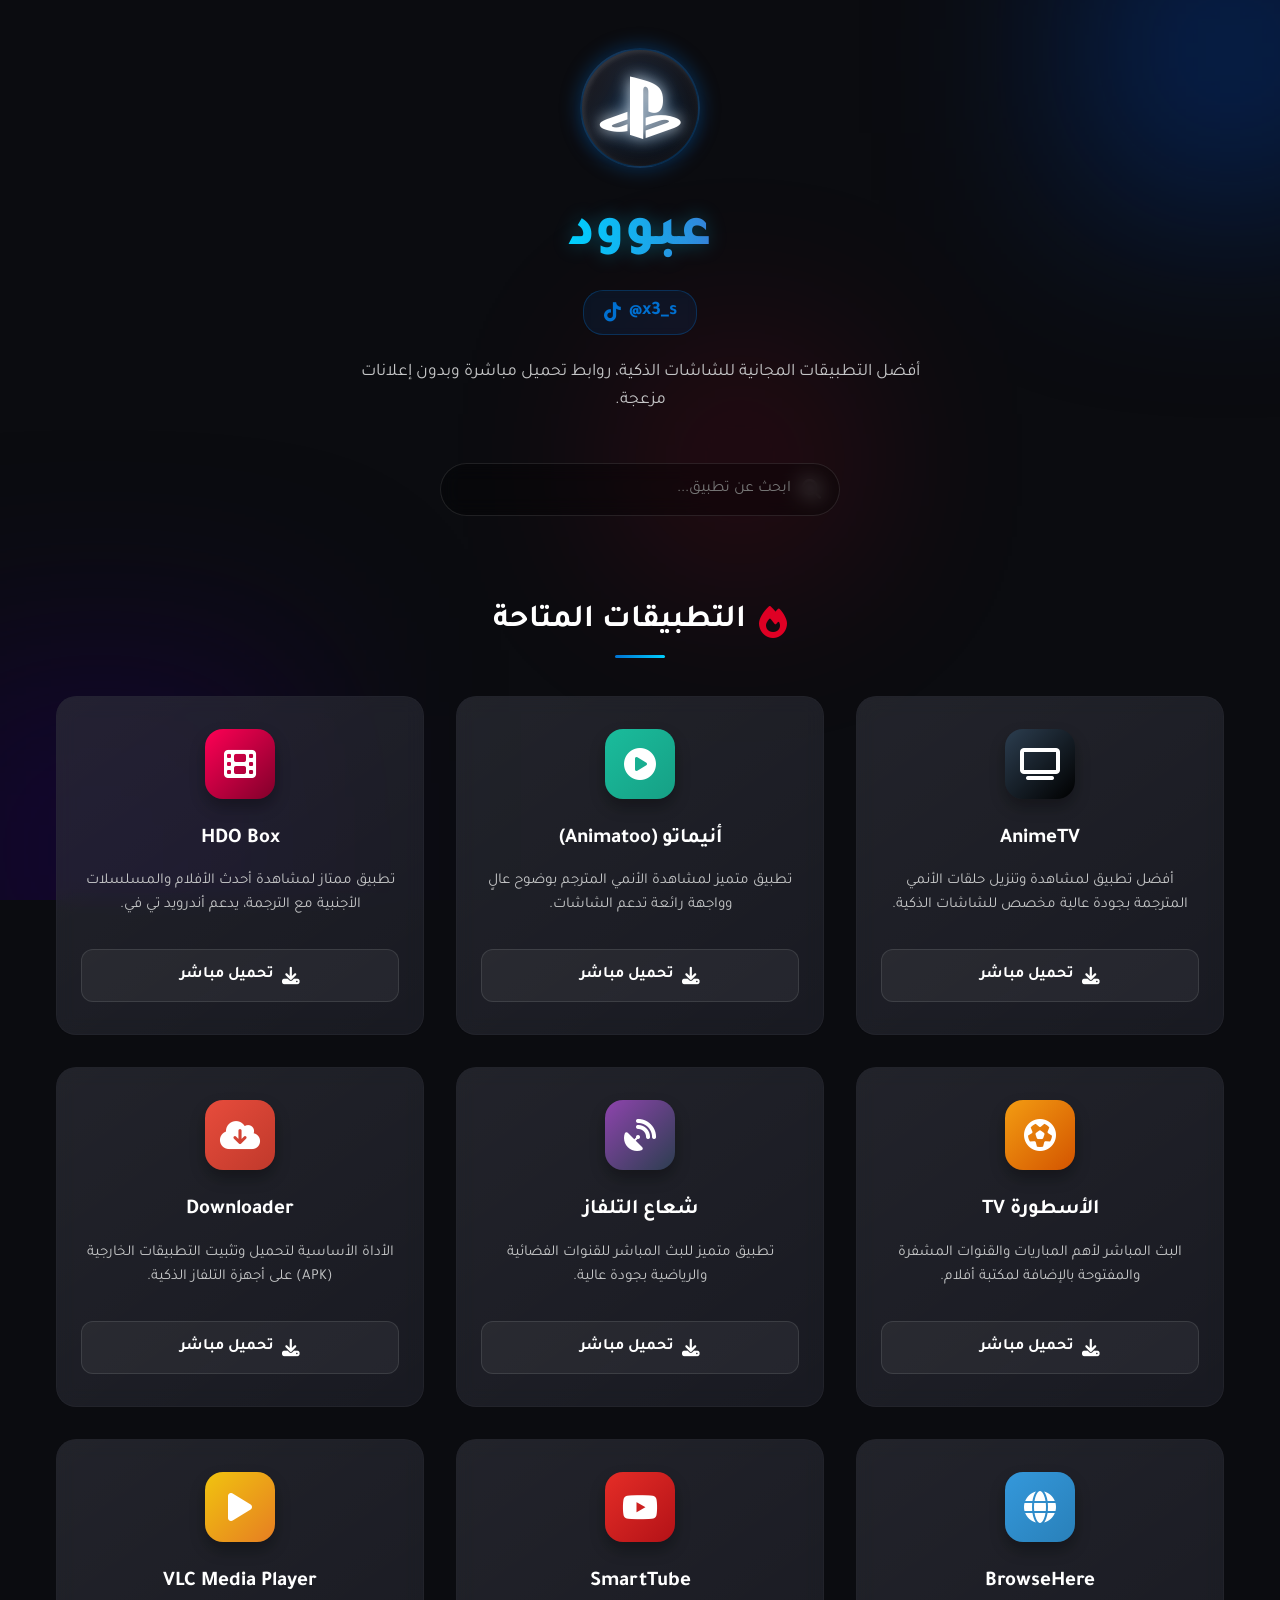
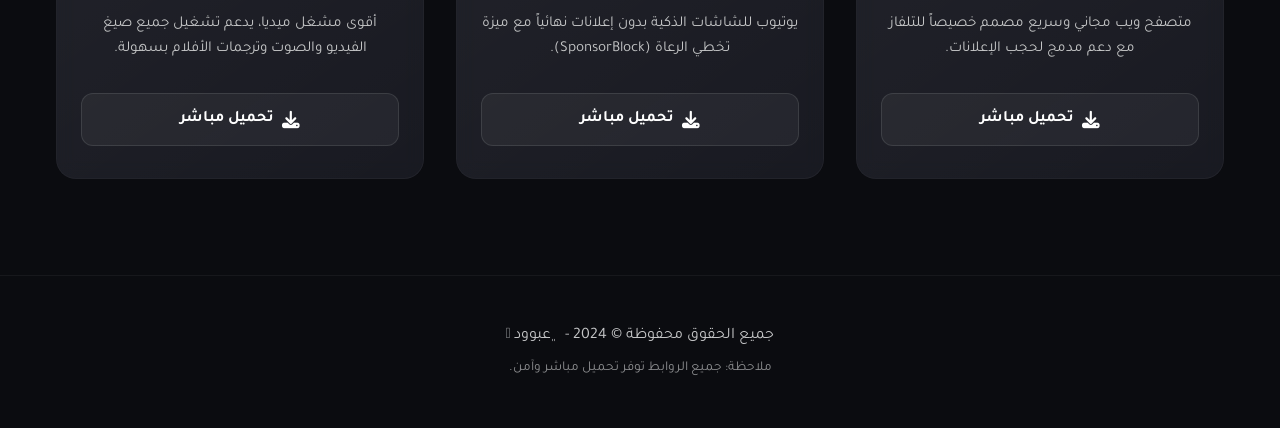
==== index.html @ 2e73c5d1 "Initial commit" ====
<!DOCTYPE html>
<html lang="ar" dir="rtl">
<head>
    <meta charset="UTF-8">
    <meta name="viewport" content="width=device-width, initial-scale=1.0">
    <title>تطبيقات الشاشة الذكية | ﮼عبوود 𖤍</title>
    <!-- Google Fonts: Tajawal for elegant Arabic typography -->
    <link rel="preconnect" href="https://fonts.googleapis.com">
    <link rel="preconnect" href="https://fonts.gstatic.com" crossorigin>
    <link href="https://fonts.googleapis.com/css2?family=Tajawal:wght@400;500;700;800&display=swap" rel="stylesheet">
    <!-- FontAwesome for Icons -->
    <link rel="stylesheet" href="https://cdnjs.cloudflare.com/ajax/libs/font-awesome/6.4.0/css/all.min.css">
    <!-- Main Stylesheet -->
    <link rel="stylesheet" href="styles.css">
</head>
<body>
    <!-- Background Animation Elements -->
    <div class="bg-shapes">
        <div class="shape shape-1"></div>
        <div class="shape shape-2"></div>
        <div class="shape shape-3"></div>
    </div>

    <header class="hero">
        <div class="hero-content">
            <div class="logo-container">
                <i class="fa-brands fa-playstation logo-icon"></i>
            </div>
            <h1 class="account-name" dir="rtl">عبوود</h1>
            <p class="account-handle" dir="ltr">
                <a href="https://www.tiktok.com/@x3_s" target="_blank">
                    <i class="fa-brands fa-tiktok"></i> @x3_s
                </a>
            </p>
            <p class="hero-description">أفضل التطبيقات المجانية للشاشات الذكية، روابط تحميل مباشرة وبدون إعلانات مزعجة.</p>
            
            <div class="search-container">
                <i class="fa-solid fa-search"></i>
                <input type="text" id="searchInput" placeholder="ابحث عن تطبيق...">
            </div>
        </div>
    </header>

    <main class="container">
        <div class="section-title">
            <h2><i class="fa-solid fa-fire"></i> التطبيقات المتاحة</h2>
        </div>

        <div class="apps-grid" id="appsGrid">
            <!-- App Card: AnimeTV -->
            <div class="app-card">
                <div class="app-icon">
                    <i class="fa-solid fa-tv"></i>
                </div>
                <h3 class="app-title">AnimeTV</h3>
                <p class="app-desc">أفضل تطبيق لمشاهدة وتنزيل حلقات الأنمي المترجمة بجودة عالية مخصص للشاشات الذكية.</p>
                <a href="https://download848.mediafire.com/ayj3tunr2zngZtToNTDZ7ukGYIEvbUjMtNCNektV6rd60jp-z_Fq0URM63zVe4l9oQttNE4HxC_7s9rTd2nuTlG0ICiB8Eqv0giZV0cXoUTn1TK0yd_9S1TvOSfvN26HPvkbIMEjLRHGO6GXiZwMByBdicMF2BfFNYhg68UJr5tT/ozzxbpwpf0hs27e/animetv-6.5.0.apk" target="_blank" class="download-btn">
                    <i class="fa-solid fa-download"></i> تحميل مباشر
                </a>
            </div>

            <!-- App Card: Animatoo -->
            <div class="app-card">
                <div class="app-icon animatoo">
                    <i class="fa-solid fa-play-circle"></i>
                </div>
                <h3 class="app-title">أنيماتو (Animatoo)</h3>
                <p class="app-desc">تطبيق متميز لمشاهدة الأنمي المترجم بوضوح عالٍ وواجهة رائعة تدعم الشاشات.</p>
                <a href="https://github.com/Yokij8/012/releases/download/1.0.2/animatoo.apk" target="_blank" class="download-btn">
                    <i class="fa-solid fa-download"></i> تحميل مباشر
                </a>
            </div>

            <!-- App Card: HDO Box -->
            <div class="app-card">
                <div class="app-icon hdo">
                    <i class="fa-solid fa-film"></i>
                </div>
                <h3 class="app-title">HDO Box</h3>
                <p class="app-desc">تطبيق ممتاز لمشاهدة أحدث الأفلام والمسلسلات الأجنبية مع الترجمة، يدعم أندرويد تي في.</p>
                <a href="https://hdo.app/tv" target="_blank" class="download-btn">
                    <i class="fa-solid fa-download"></i> تحميل مباشر
                </a>
            </div>

            <!-- App Card: الأسطورة TV -->
            <div class="app-card">
                <div class="app-icon ostoura">
                    <i class="fa-solid fa-futbol"></i>
                </div>
                <h3 class="app-title">الأسطورة TV</h3>
                <p class="app-desc">البث المباشر لأهم المباريات والقنوات المشفرة والمفتوحة بالإضافة لمكتبة أفلام.</p>
                <a href="https://www.ostora.tv/downloads/ostora_smart_4.9.apk" target="_blank" class="download-btn">
                    <i class="fa-solid fa-download"></i> تحميل مباشر
                </a>
            </div>

            <!-- App Card: شعاع التلفاز -->
            <div class="app-card">
                <div class="app-icon shoaa">
                    <i class="fa-solid fa-satellite-dish"></i>
                </div>
                <h3 class="app-title">شعاع التلفاز</h3>
                <p class="app-desc">تطبيق متميز للبث المباشر للقنوات الفضائية والرياضية بجودة عالية.</p>
                <a href="https://download1652.mediafire.com/ffhlz5eazusgb5otYAhSNOe0mFzWFTzbZI9tU3CI9L2RGyvgzg1tSVNAplgMsiJhoQgSQXFSYkU4_gdqcvgPX_Uo7STmgJvrDb8ynE7Jgvg0rlKLk05fw9uVlykKVPT5ZYLbrmutS0Cqlkm907SCe72ZJ98Khs6kxvSBqR4iGp2N/rwky417vl2ew944/%D8%B4%D8%B9%D8%A7%D8%B9+%D8%A7%D9%84%D8%AA%D9%84%D9%81%D8%A7%D8%B2_4.0.2.apk" target="_blank" class="download-btn">
                    <i class="fa-solid fa-download"></i> تحميل مباشر
                </a>
            </div>

            <!-- App Card: Downloader -->
            <div class="app-card">
                <div class="app-icon downloader">
                    <i class="fa-solid fa-cloud-arrow-down"></i>
                </div>
                <h3 class="app-title">Downloader</h3>
                <p class="app-desc">الأداة الأساسية لتحميل وتثبيت التطبيقات الخارجية (APK) على أجهزة التلفاز الذكية.</p>
                <a href="https://aftv.news/229046" target="_blank" class="download-btn">
                    <i class="fa-solid fa-download"></i> تحميل مباشر
                </a>
            </div>

            <!-- App Card: BrowseHere -->
            <div class="app-card">
                <div class="app-icon browser">
                    <i class="fa-solid fa-globe"></i>
                </div>
                <h3 class="app-title">BrowseHere</h3>
                <p class="app-desc">متصفح ويب مجاني وسريع مصمم خصيصاً للتلفاز مع دعم مدمج لحجب الإعلانات.</p>
                <a href="#" class="download-btn">
                    <i class="fa-solid fa-download"></i> تحميل مباشر
                </a>
            </div>

            <!-- App Card: SmartTube -->
            <div class="app-card">
                <div class="app-icon youtube">
                    <i class="fa-brands fa-youtube"></i>
                </div>
                <h3 class="app-title">SmartTube</h3>
                <p class="app-desc">يوتيوب للشاشات الذكية بدون إعلانات نهائياً مع ميزة تخطي الرعاة (SponsorBlock).</p>
                <a href="https://github.com/yuliskov/SmartTube/releases/download/latest/smarttube_stable.apk" target="_blank" class="download-btn">
                    <i class="fa-solid fa-download"></i> تحميل مباشر
                </a>
            </div>

            <!-- App Card: VLC -->
            <div class="app-card">
                <div class="app-icon vlc">
                    <i class="fa-solid fa-play"></i>
                </div>
                <h3 class="app-title">VLC Media Player</h3>
                <p class="app-desc">أقوى مشغل ميديا، يدعم تشغيل جميع صيغ الفيديو والصوت وترجمات الأفلام بسهولة.</p>
                <a href="https://get.videolan.org/vlc-android/3.5.4/VLC-Android-3.5.4-armeabi-v7a.apk" target="_blank" class="download-btn">
                    <i class="fa-solid fa-download"></i> تحميل مباشر
                </a>
            </div>


        </div>
    </main>

    <footer>
        <p>جميع الحقوق محفوظة &copy; 2024 - ﮼عبوود 𖤍</p>
        <p class="disclaimer">ملاحظة: جميع الروابط توفر تحميل مباشر وآمن.</p>
    </footer>

    <!-- Main Script -->
    <script src="script.js"></script>
</body>
</html>
---- styles.css ----
/* Reset & Base Styles */
* {
    margin: 0;
    padding: 0;
    box-sizing: border-box;
    font-family: 'Tajawal', sans-serif;
}

:root {
    /* PlayStation Color Palette & Dark Theme */
    --bg-color: #0b0c10;
    --card-bg: rgba(31, 33, 42, 0.6);
    --text-primary: #ffffff;
    --text-secondary: #c5c6c7;
    
    /* Neon Accents */
    --ps-blue: #003791;
    --ps-blue-light: #0070d1;
    --ps-red: #df0024;
    --ps-yellow: #f3c300;
    --ps-green: #00ac9f;
    
    /* Gradients */
    --gradient-primary: linear-gradient(135deg, var(--ps-blue-light) 0%, #00d2ff 100%);
    --gradient-card: linear-gradient(145deg, rgba(255,255,255,0.05) 0%, rgba(255,255,255,0.01) 100%);
}

body {
    background-color: var(--bg-color);
    color: var(--text-primary);
    line-height: 1.6;
    overflow-x: hidden;
    position: relative;
}

/* Background Animation */
.bg-shapes {
    position: fixed;
    top: 0;
    left: 0;
    width: 100%;
    height: 100%;
    z-index: -1;
    overflow: hidden;
    pointer-events: none;
}

.shape {
    position: absolute;
    filter: blur(100px);
    opacity: 0.5;
    animation: float 20s infinite alternate;
}

.shape-1 {
    width: 300px;
    height: 300px;
    background: var(--ps-blue);
    top: -100px;
    right: -100px;
}

.shape-2 {
    width: 400px;
    height: 400px;
    background: #1a004b;
    bottom: -150px;
    left: -100px;
    animation-delay: -5s;
}

.shape-3 {
    width: 200px;
    height: 200px;
    background: var(--ps-red);
    top: 40%;
    left: 50%;
    opacity: 0.2;
    animation-delay: -10s;
}

@keyframes float {
    0% { transform: translate(0, 0) rotate(0deg); }
    100% { transform: translate(100px, 50px) rotate(45deg); }
}

/* Hero Section */
.hero {
    min-height: 50vh;
    display: flex;
    justify-content: center;
    align-items: center;
    text-align: center;
    padding: 3rem 1rem;
    position: relative;
}

.hero-content {
    max-width: 800px;
    z-index: 1;
    display: flex;
    flex-direction: column;
    align-items: center;
}

.logo-container {
    width: 120px;
    height: 120px;
    background: linear-gradient(145deg, #1f212a, #0b0c10);
    border-radius: 50%;
    display: flex;
    justify-content: center;
    align-items: center;
    margin-bottom: 1.5rem;
    box-shadow: 
        0 0 20px rgba(0, 112, 209, 0.4),
        inset 0 0 15px rgba(255,255,255,0.05),
        inset 2px 2px 5px rgba(255,255,255,0.1);
    border: 2px solid rgba(0, 112, 209, 0.3);
    position: relative;
    animation: pulseGlow 3s infinite alternate;
}

@keyframes pulseGlow {
    0% { box-shadow: 0 0 20px rgba(0, 112, 209, 0.4), inset 0 0 15px rgba(255,255,255,0.05); }
    100% { box-shadow: 0 0 40px rgba(0, 112, 209, 0.8), 0 0 20px rgba(0, 210, 255, 0.6), inset 0 0 15px rgba(255,255,255,0.1); border-color: rgba(0, 210, 255, 0.8); }
}

.logo-container:hover {
    transform: scale(1.05);
}

.logo-icon {
    font-size: 4.5rem;
    color: #ffffff;
    text-shadow: 0 0 15px rgba(255, 255, 255, 0.8), 0 0 30px rgba(0, 112, 209, 0.6);
}

.account-name {
    font-family: 'Tajawal', system-ui, -apple-system, "Segoe UI", Roboto, Helvetica, Arial, sans-serif, "Segoe UI Symbol";
    font-size: 3.5rem;
    font-weight: 800;
    margin-bottom: 0.5rem;
    background: linear-gradient(to right, #00d2ff 0%, #3a7bd5 100%);
    -webkit-background-clip: text;
    -webkit-text-fill-color: transparent;
    text-shadow: 0 0 20px rgba(0, 210, 255, 0.3);
    display: inline-block;
}

.account-handle a {
    color: var(--ps-blue-light);
    text-decoration: none;
    font-size: 1.2rem;
    font-weight: 600;
    transition: all 0.3s ease;
    display: inline-flex;
    align-items: center;
    gap: 0.5rem;
    background: rgba(0, 112, 209, 0.1);
    padding: 0.4rem 1.2rem;
    border-radius: 20px;
    border: 1px solid rgba(0, 112, 209, 0.3);
    backdrop-filter: blur(5px);
}

.account-handle a:hover {
    color: #fff;
    background: rgba(0, 112, 209, 0.3);
    text-shadow: 0 0 8px var(--ps-blue-light);
    transform: translateY(-2px);
    box-shadow: 0 5px 15px rgba(0, 112, 209, 0.4);
}

.hero-description {
    color: var(--text-secondary);
    font-size: 1.1rem;
    margin: 1.5rem 0;
    max-width: 600px;
}

/* Search Bar */
.search-container {
    position: relative;
    width: 100%;
    max-width: 400px;
    margin-top: 1.5rem;
}

.search-container input {
    width: 100%;
    padding: 1rem 3rem 1rem 1.5rem;
    border-radius: 30px;
    border: 1px solid rgba(255, 255, 255, 0.1);
    background: rgba(0, 0, 0, 0.3);
    color: var(--text-primary);
    font-size: 1rem;
    outline: none;
    backdrop-filter: blur(10px);
    transition: all 0.3s ease;
}

.search-container input:focus {
    border-color: var(--ps-blue-light);
    box-shadow: 0 0 15px rgba(0, 112, 209, 0.4);
    background: rgba(0, 0, 0, 0.5);
}

.search-container i {
    position: absolute;
    right: 1.2rem;
    top: 50%;
    transform: translateY(-50%);
    color: var(--text-secondary);
    font-size: 1.2rem;
}

/* Main Content */
.container {
    max-width: 1200px;
    margin: 0 auto;
    padding: 2rem 1rem;
}

.section-title {
    margin-bottom: 3rem;
    text-align: center;
}

.section-title h2 {
    font-size: 2rem;
    display: inline-flex;
    align-items: center;
    gap: 0.8rem;
    position: relative;
}

.section-title i {
    color: var(--ps-red);
}

.section-title h2::after {
    content: '';
    position: absolute;
    bottom: -10px;
    left: 50%;
    transform: translateX(-50%);
    width: 50px;
    height: 3px;
    background: var(--gradient-primary);
    border-radius: 2px;
}

/* Apps Grid */
.apps-grid {
    display: grid;
    grid-template-columns: repeat(auto-fill, minmax(280px, 1fr));
    gap: 2rem;
}

.app-card {
    background: var(--card-bg);
    border: 1px solid rgba(255, 255, 255, 0.05);
    border-radius: 20px;
    padding: 2rem 1.5rem;
    text-align: center;
    backdrop-filter: blur(10px);
    -webkit-backdrop-filter: blur(10px);
    transition: all 0.4s cubic-bezier(0.175, 0.885, 0.32, 1.275);
    display: flex;
    flex-direction: column;
    align-items: center;
    position: relative;
    overflow: hidden;
}

.app-card::before {
    content: '';
    position: absolute;
    top: 0;
    left: 0;
    width: 100%;
    height: 100%;
    background: var(--gradient-card);
    z-index: 0;
    pointer-events: none;
}

.app-card:hover {
    transform: translateY(-10px);
    box-shadow: 0 15px 30px rgba(0, 0, 0, 0.4);
    border-color: rgba(255, 255, 255, 0.1);
}

.app-card > * {
    z-index: 1;
}

.app-icon {
    width: 70px;
    height: 70px;
    border-radius: 18px;
    display: flex;
    justify-content: center;
    align-items: center;
    font-size: 2rem;
    margin-bottom: 1.5rem;
    background: linear-gradient(135deg, #2c3e50, #000000);
    box-shadow: 0 8px 15px rgba(0,0,0,0.3);
    color: #fff;
    transition: transform 0.3s;
}

.app-card:hover .app-icon {
    transform: scale(1.1) rotate(5deg);
}

/* Specific App Icon Colors */
.app-icon.hdo { background: linear-gradient(135deg, #ff0055, #80002a); }
.app-icon.ostoura { background: linear-gradient(135deg, #f39c12, #d35400); }
.app-icon.downloader { background: linear-gradient(135deg, #e74c3c, #c0392b); }
.app-icon.browser { background: linear-gradient(135deg, #3498db, #2980b9); }
.app-icon.youtube { background: linear-gradient(135deg, #e52d27, #b31217); }
.app-icon.vlc { background: linear-gradient(135deg, #f1c40f, #e67e22); }
.app-icon.stremio { background: linear-gradient(135deg, #9b59b6, #8e44ad); }
.app-icon.animatoo { background: linear-gradient(135deg, #1abc9c, #16a085); }
.app-icon.shoaa { background: linear-gradient(135deg, #8e44ad, #2c3e50); }

.app-title {
    font-size: 1.3rem;
    margin-bottom: 0.8rem;
    font-weight: 700;
}

.app-desc {
    color: var(--text-secondary);
    font-size: 0.95rem;
    margin-bottom: 2rem;
    flex-grow: 1;
}

.download-btn {
    display: inline-flex;
    align-items: center;
    justify-content: center;
    gap: 0.5rem;
    width: 100%;
    padding: 0.8rem 1rem;
    background: rgba(255, 255, 255, 0.05);
    border: 1px solid rgba(255, 255, 255, 0.1);
    color: var(--text-primary);
    text-decoration: none;
    border-radius: 12px;
    font-weight: 600;
    transition: all 0.3s ease;
}

.download-btn i {
    font-size: 1.1rem;
}

.app-card:hover .download-btn {
    background: var(--gradient-primary);
    border-color: transparent;
    box-shadow: 0 5px 15px rgba(0, 112, 209, 0.3);
}

.download-btn:active {
    transform: scale(0.95);
}

/* Footer */
footer {
    text-align: center;
    padding: 3rem 1rem;
    border-top: 1px solid rgba(255, 255, 255, 0.05);
    margin-top: 4rem;
}

footer p {
    color: var(--text-secondary);
    font-size: 1rem;
}

.disclaimer {
    margin-top: 0.5rem;
    font-size: 0.85rem;
    opacity: 0.7;
}

/* Responsive adjustments */
@media (max-width: 768px) {
    .account-name {
        font-size: 2rem;
    }
    
    .hero-description {
        font-size: 1rem;
    }
    
    .apps-grid {
        grid-template-columns: repeat(auto-fill, minmax(240px, 1fr));
        gap: 1.5rem;
    }
}
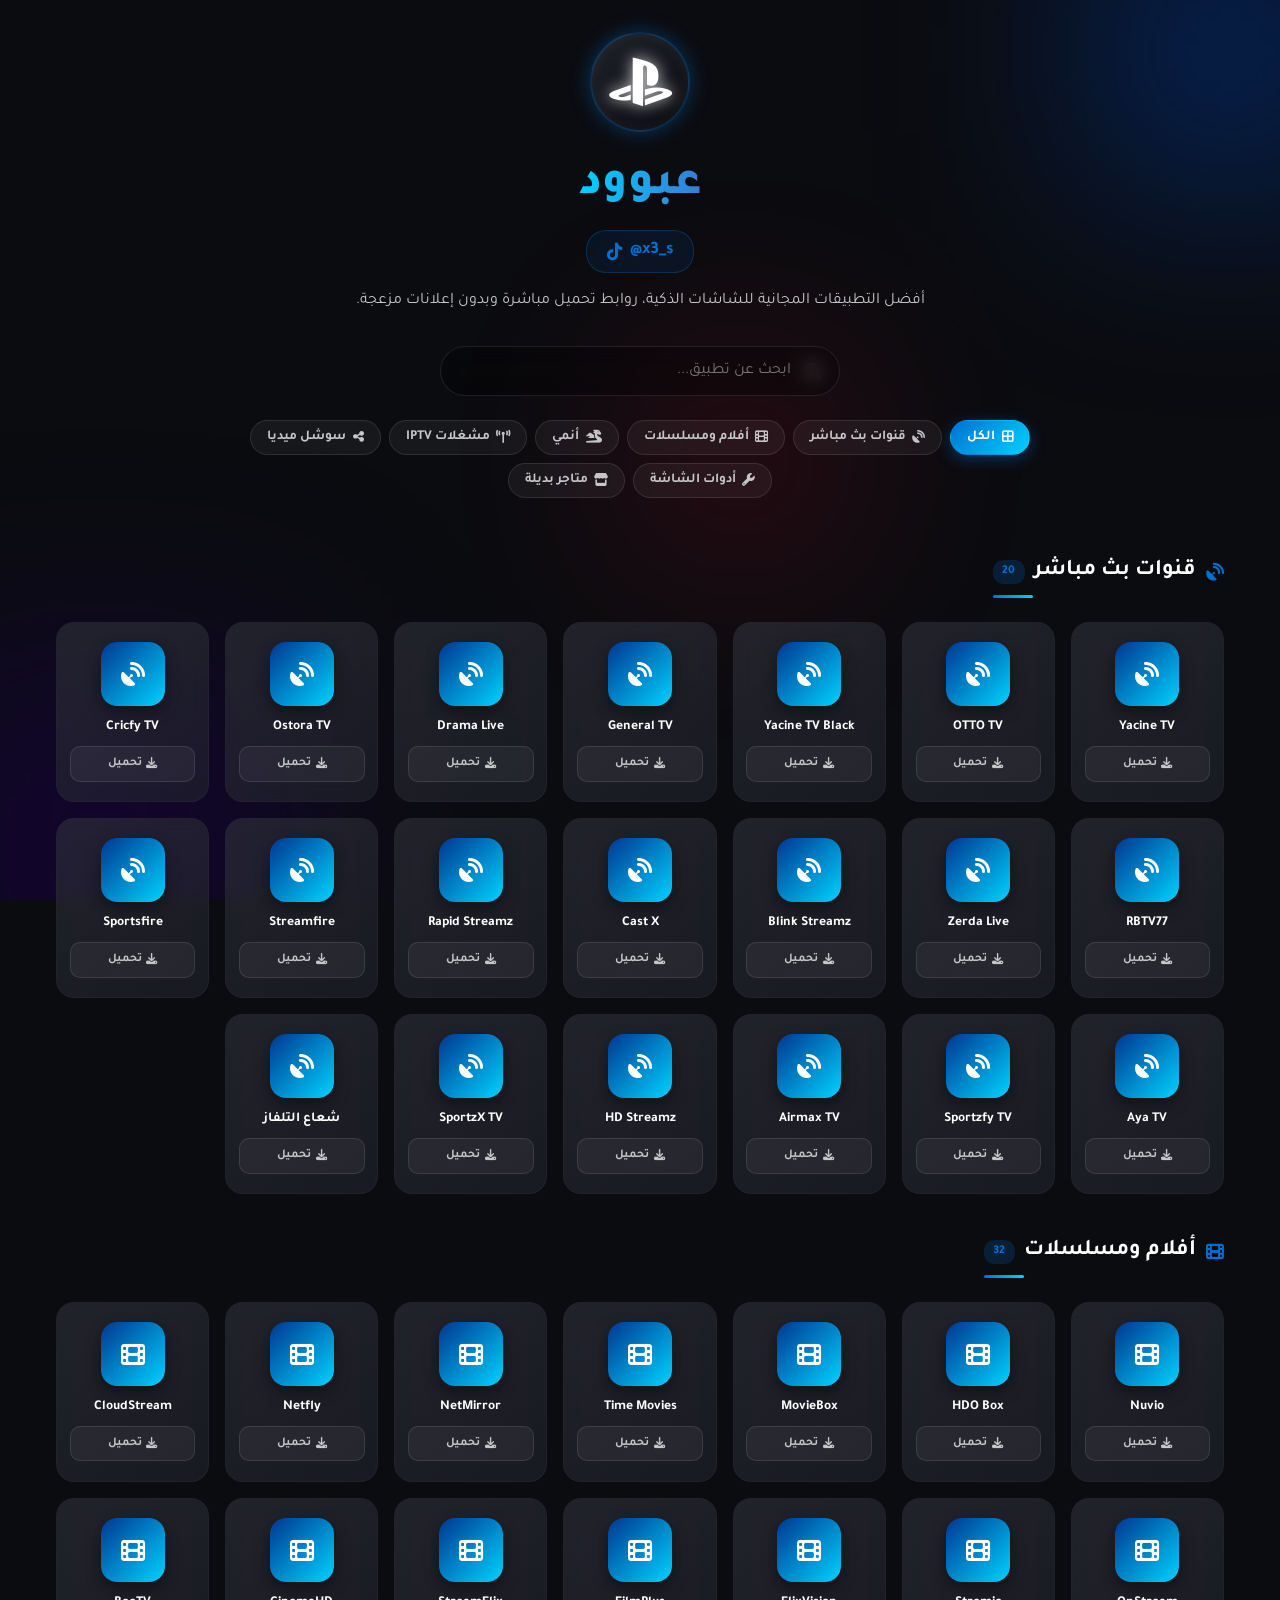
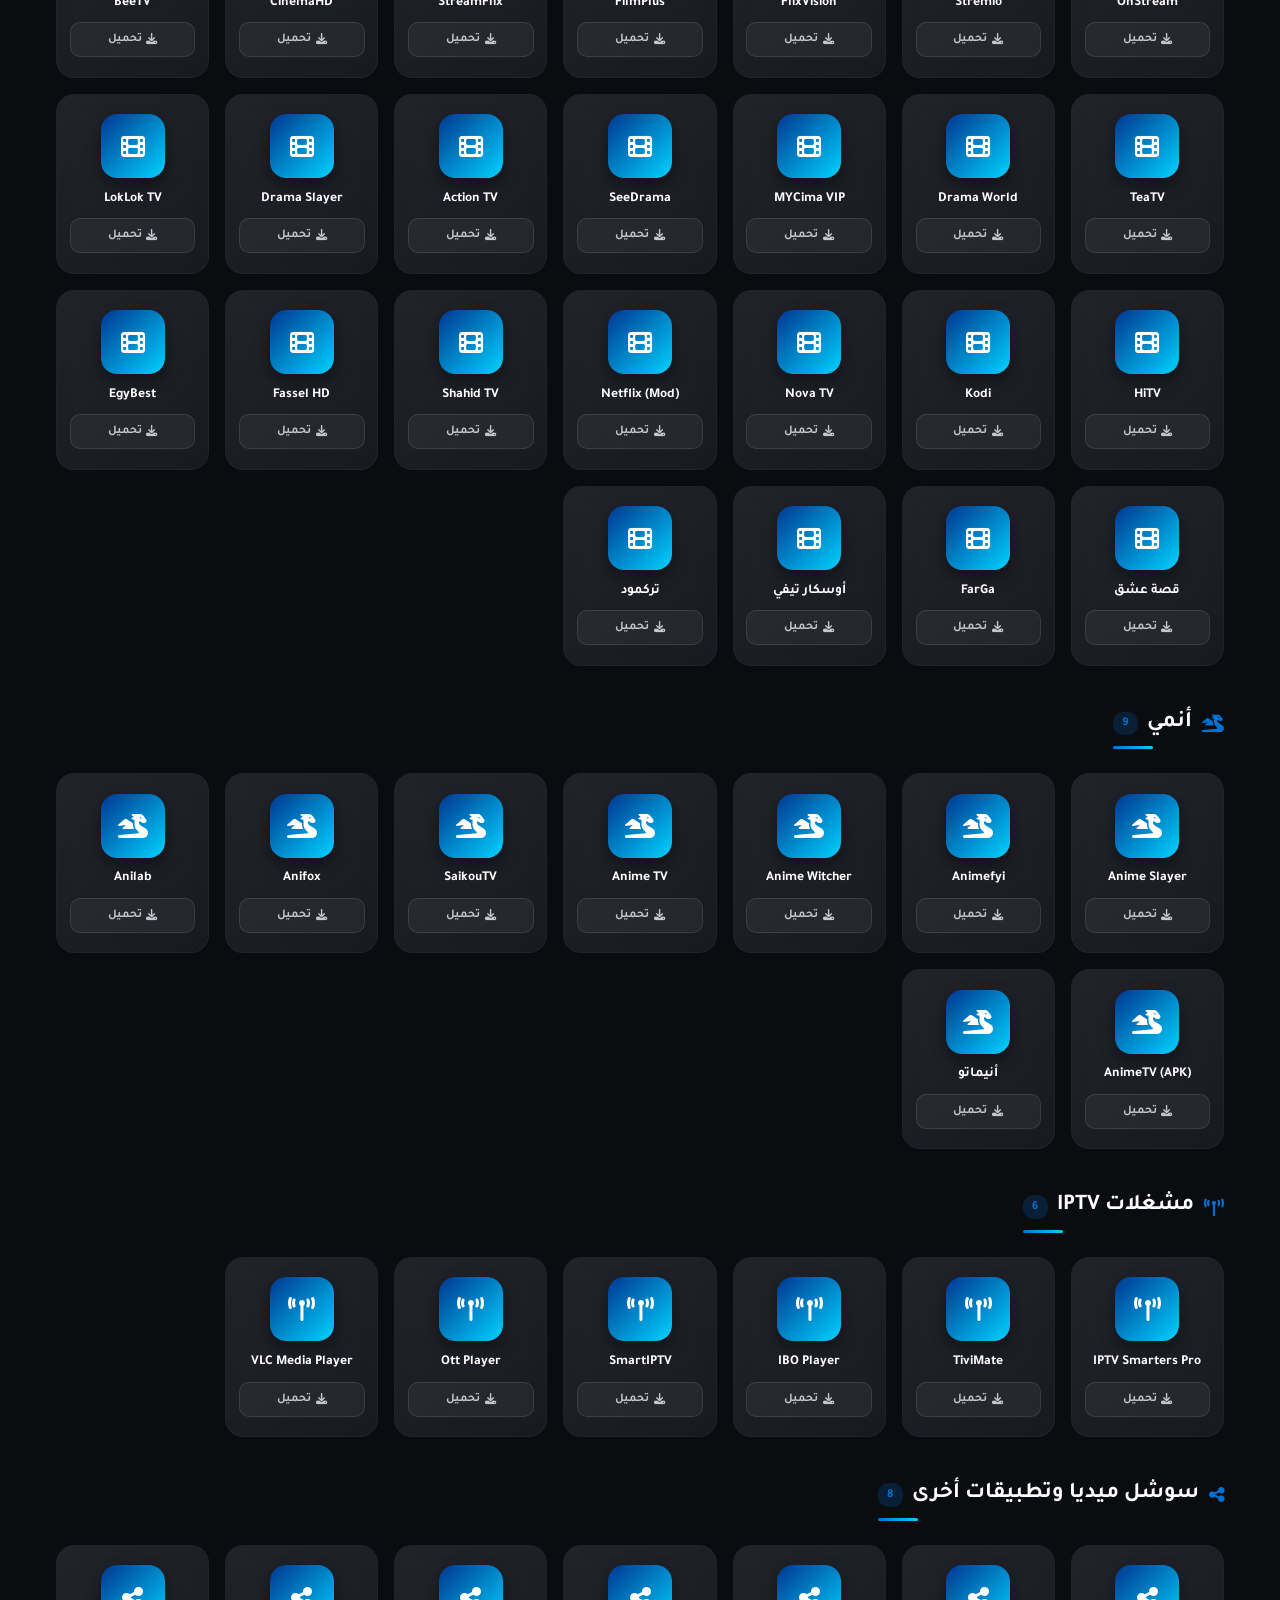
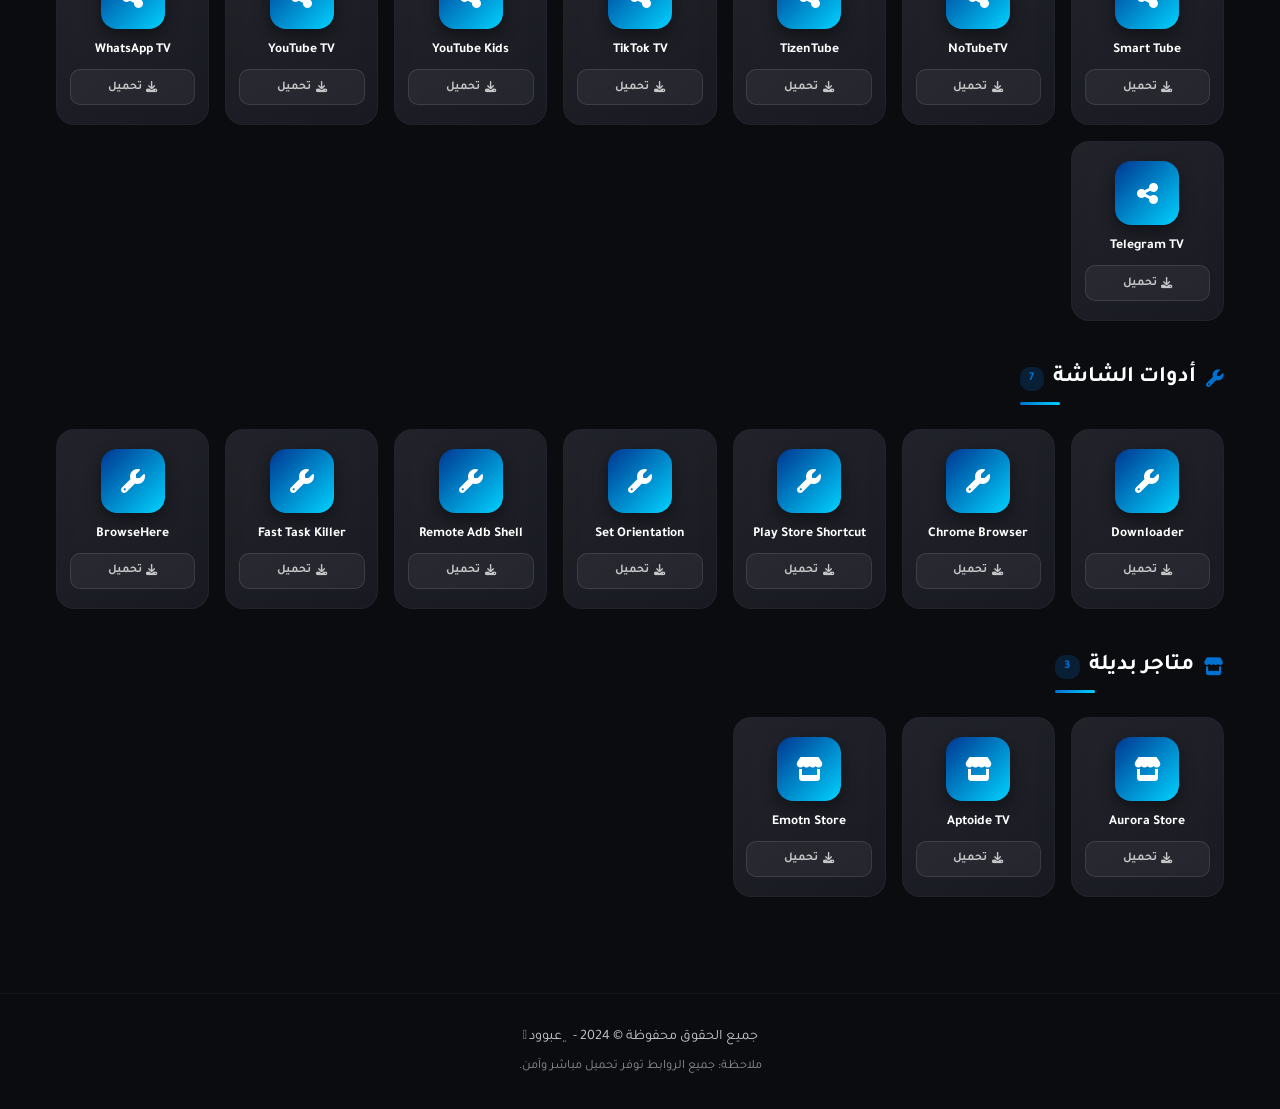
==== commit a3b147ea: "تحديث الصفحة - تعديل index.html, script.js, styles.css وإضافة rafiqtech_source.html" ====
--- a/index.html
+++ b/index.html
@@ -4,17 +4,13 @@
     <meta charset="UTF-8">
     <meta name="viewport" content="width=device-width, initial-scale=1.0">
     <title>تطبيقات الشاشة الذكية | ﮼عبوود 𖤍</title>
-    <!-- Google Fonts: Tajawal for elegant Arabic typography -->
     <link rel="preconnect" href="https://fonts.googleapis.com">
     <link rel="preconnect" href="https://fonts.gstatic.com" crossorigin>
     <link href="https://fonts.googleapis.com/css2?family=Tajawal:wght@400;500;700;800&display=swap" rel="stylesheet">
-    <!-- FontAwesome for Icons -->
     <link rel="stylesheet" href="https://cdnjs.cloudflare.com/ajax/libs/font-awesome/6.4.0/css/all.min.css">
-    <!-- Main Stylesheet -->
     <link rel="stylesheet" href="styles.css">
 </head>
 <body>
-    <!-- Background Animation Elements -->
     <div class="bg-shapes">
         <div class="shape shape-1"></div>
         <div class="shape shape-2"></div>
@@ -33,138 +29,30 @@
                 </a>
             </p>
             <p class="hero-description">أفضل التطبيقات المجانية للشاشات الذكية، روابط تحميل مباشرة وبدون إعلانات مزعجة.</p>
-            
             <div class="search-container">
                 <i class="fa-solid fa-search"></i>
                 <input type="text" id="searchInput" placeholder="ابحث عن تطبيق...">
             </div>
+            <div class="category-nav" id="categoryNav">
+                <button class="cat-btn active" data-cat="all"><i class="fa-solid fa-border-all"></i> الكل</button>
+                <button class="cat-btn" data-cat="channels"><i class="fa-solid fa-satellite-dish"></i> قنوات بث مباشر</button>
+                <button class="cat-btn" data-cat="movies"><i class="fa-solid fa-film"></i> أفلام ومسلسلات</button>
+                <button class="cat-btn" data-cat="anime"><i class="fa-solid fa-dragon"></i> أنمي</button>
+                <button class="cat-btn" data-cat="iptv"><i class="fa-solid fa-tower-broadcast"></i> مشغلات IPTV</button>
+                <button class="cat-btn" data-cat="social"><i class="fa-solid fa-share-nodes"></i> سوشل ميديا</button>
+                <button class="cat-btn" data-cat="tools"><i class="fa-solid fa-wrench"></i> أدوات الشاشة</button>
+                <button class="cat-btn" data-cat="stores"><i class="fa-solid fa-store"></i> متاجر بديلة</button>
+            </div>
         </div>
     </header>
 
-    <main class="container">
-        <div class="section-title">
-            <h2><i class="fa-solid fa-fire"></i> التطبيقات المتاحة</h2>
-        </div>
-
-        <div class="apps-grid" id="appsGrid">
-            <!-- App Card: AnimeTV -->
-            <div class="app-card">
-                <div class="app-icon">
-                    <i class="fa-solid fa-tv"></i>
-                </div>
-                <h3 class="app-title">AnimeTV</h3>
-                <p class="app-desc">أفضل تطبيق لمشاهدة وتنزيل حلقات الأنمي المترجمة بجودة عالية مخصص للشاشات الذكية.</p>
-                <a href="https://download848.mediafire.com/ayj3tunr2zngZtToNTDZ7ukGYIEvbUjMtNCNektV6rd60jp-z_Fq0URM63zVe4l9oQttNE4HxC_7s9rTd2nuTlG0ICiB8Eqv0giZV0cXoUTn1TK0yd_9S1TvOSfvN26HPvkbIMEjLRHGO6GXiZwMByBdicMF2BfFNYhg68UJr5tT/ozzxbpwpf0hs27e/animetv-6.5.0.apk" target="_blank" class="download-btn">
-                    <i class="fa-solid fa-download"></i> تحميل مباشر
-                </a>
-            </div>
-
-            <!-- App Card: Animatoo -->
-            <div class="app-card">
-                <div class="app-icon animatoo">
-                    <i class="fa-solid fa-play-circle"></i>
-                </div>
-                <h3 class="app-title">أنيماتو (Animatoo)</h3>
-                <p class="app-desc">تطبيق متميز لمشاهدة الأنمي المترجم بوضوح عالٍ وواجهة رائعة تدعم الشاشات.</p>
-                <a href="https://github.com/Yokij8/012/releases/download/1.0.2/animatoo.apk" target="_blank" class="download-btn">
-                    <i class="fa-solid fa-download"></i> تحميل مباشر
-                </a>
-            </div>
-
-            <!-- App Card: HDO Box -->
-            <div class="app-card">
-                <div class="app-icon hdo">
-                    <i class="fa-solid fa-film"></i>
-                </div>
-                <h3 class="app-title">HDO Box</h3>
-                <p class="app-desc">تطبيق ممتاز لمشاهدة أحدث الأفلام والمسلسلات الأجنبية مع الترجمة، يدعم أندرويد تي في.</p>
-                <a href="https://hdo.app/tv" target="_blank" class="download-btn">
-                    <i class="fa-solid fa-download"></i> تحميل مباشر
-                </a>
-            </div>
-
-            <!-- App Card: الأسطورة TV -->
-            <div class="app-card">
-                <div class="app-icon ostoura">
-                    <i class="fa-solid fa-futbol"></i>
-                </div>
-                <h3 class="app-title">الأسطورة TV</h3>
-                <p class="app-desc">البث المباشر لأهم المباريات والقنوات المشفرة والمفتوحة بالإضافة لمكتبة أفلام.</p>
-                <a href="https://www.ostora.tv/downloads/ostora_smart_4.9.apk" target="_blank" class="download-btn">
-                    <i class="fa-solid fa-download"></i> تحميل مباشر
-                </a>
-            </div>
-
-            <!-- App Card: شعاع التلفاز -->
-            <div class="app-card">
-                <div class="app-icon shoaa">
-                    <i class="fa-solid fa-satellite-dish"></i>
-                </div>
-                <h3 class="app-title">شعاع التلفاز</h3>
-                <p class="app-desc">تطبيق متميز للبث المباشر للقنوات الفضائية والرياضية بجودة عالية.</p>
-                <a href="https://download1652.mediafire.com/ffhlz5eazusgb5otYAhSNOe0mFzWFTzbZI9tU3CI9L2RGyvgzg1tSVNAplgMsiJhoQgSQXFSYkU4_gdqcvgPX_Uo7STmgJvrDb8ynE7Jgvg0rlKLk05fw9uVlykKVPT5ZYLbrmutS0Cqlkm907SCe72ZJ98Khs6kxvSBqR4iGp2N/rwky417vl2ew944/%D8%B4%D8%B9%D8%A7%D8%B9+%D8%A7%D9%84%D8%AA%D9%84%D9%81%D8%A7%D8%B2_4.0.2.apk" target="_blank" class="download-btn">
-                    <i class="fa-solid fa-download"></i> تحميل مباشر
-                </a>
-            </div>
-
-            <!-- App Card: Downloader -->
-            <div class="app-card">
-                <div class="app-icon downloader">
-                    <i class="fa-solid fa-cloud-arrow-down"></i>
-                </div>
-                <h3 class="app-title">Downloader</h3>
-                <p class="app-desc">الأداة الأساسية لتحميل وتثبيت التطبيقات الخارجية (APK) على أجهزة التلفاز الذكية.</p>
-                <a href="https://aftv.news/229046" target="_blank" class="download-btn">
-                    <i class="fa-solid fa-download"></i> تحميل مباشر
-                </a>
-            </div>
-
-            <!-- App Card: BrowseHere -->
-            <div class="app-card">
-                <div class="app-icon browser">
-                    <i class="fa-solid fa-globe"></i>
-                </div>
-                <h3 class="app-title">BrowseHere</h3>
-                <p class="app-desc">متصفح ويب مجاني وسريع مصمم خصيصاً للتلفاز مع دعم مدمج لحجب الإعلانات.</p>
-                <a href="#" class="download-btn">
-                    <i class="fa-solid fa-download"></i> تحميل مباشر
-                </a>
-            </div>
-
-            <!-- App Card: SmartTube -->
-            <div class="app-card">
-                <div class="app-icon youtube">
-                    <i class="fa-brands fa-youtube"></i>
-                </div>
-                <h3 class="app-title">SmartTube</h3>
-                <p class="app-desc">يوتيوب للشاشات الذكية بدون إعلانات نهائياً مع ميزة تخطي الرعاة (SponsorBlock).</p>
-                <a href="https://github.com/yuliskov/SmartTube/releases/download/latest/smarttube_stable.apk" target="_blank" class="download-btn">
-                    <i class="fa-solid fa-download"></i> تحميل مباشر
-                </a>
-            </div>
-
-            <!-- App Card: VLC -->
-            <div class="app-card">
-                <div class="app-icon vlc">
-                    <i class="fa-solid fa-play"></i>
-                </div>
-                <h3 class="app-title">VLC Media Player</h3>
-                <p class="app-desc">أقوى مشغل ميديا، يدعم تشغيل جميع صيغ الفيديو والصوت وترجمات الأفلام بسهولة.</p>
-                <a href="https://get.videolan.org/vlc-android/3.5.4/VLC-Android-3.5.4-armeabi-v7a.apk" target="_blank" class="download-btn">
-                    <i class="fa-solid fa-download"></i> تحميل مباشر
-                </a>
-            </div>
-
-
-        </div>
-    </main>
+    <main class="container" id="appsContainer"></main>
 
     <footer>
         <p>جميع الحقوق محفوظة &copy; 2024 - ﮼عبوود 𖤍</p>
         <p class="disclaimer">ملاحظة: جميع الروابط توفر تحميل مباشر وآمن.</p>
     </footer>
 
-    <!-- Main Script -->
     <script src="script.js"></script>
 </body>
 </html>
--- a/styles.css
+++ b/styles.css
@@ -7,20 +7,13 @@
 }
 
 :root {
-    /* PlayStation Color Palette & Dark Theme */
     --bg-color: #0b0c10;
     --card-bg: rgba(31, 33, 42, 0.6);
     --text-primary: #ffffff;
     --text-secondary: #c5c6c7;
-    
-    /* Neon Accents */
     --ps-blue: #003791;
     --ps-blue-light: #0070d1;
     --ps-red: #df0024;
-    --ps-yellow: #f3c300;
-    --ps-green: #00ac9f;
-    
-    /* Gradients */
     --gradient-primary: linear-gradient(135deg, var(--ps-blue-light) 0%, #00d2ff 100%);
     --gradient-card: linear-gradient(145deg, rgba(255,255,255,0.05) 0%, rgba(255,255,255,0.01) 100%);
 }
@@ -36,10 +29,8 @@
 /* Background Animation */
 .bg-shapes {
     position: fixed;
-    top: 0;
-    left: 0;
-    width: 100%;
-    height: 100%;
+    top: 0; left: 0;
+    width: 100%; height: 100%;
     z-index: -1;
     overflow: hidden;
     pointer-events: none;
@@ -53,28 +44,22 @@
 }
 
 .shape-1 {
-    width: 300px;
-    height: 300px;
+    width: 300px; height: 300px;
     background: var(--ps-blue);
-    top: -100px;
-    right: -100px;
+    top: -100px; right: -100px;
 }
 
 .shape-2 {
-    width: 400px;
-    height: 400px;
+    width: 400px; height: 400px;
     background: #1a004b;
-    bottom: -150px;
-    left: -100px;
+    bottom: -150px; left: -100px;
     animation-delay: -5s;
 }
 
 .shape-3 {
-    width: 200px;
-    height: 200px;
+    width: 200px; height: 200px;
     background: var(--ps-red);
-    top: 40%;
-    left: 50%;
+    top: 40%; left: 50%;
     opacity: 0.2;
     animation-delay: -10s;
 }
@@ -86,17 +71,17 @@
 
 /* Hero Section */
 .hero {
-    min-height: 50vh;
+    min-height: 40vh;
     display: flex;
     justify-content: center;
     align-items: center;
     text-align: center;
-    padding: 3rem 1rem;
+    padding: 2rem 1rem;
     position: relative;
 }
 
 .hero-content {
-    max-width: 800px;
+    max-width: 900px;
     z-index: 1;
     display: flex;
     flex-direction: column;
@@ -104,54 +89,43 @@
 }
 
 .logo-container {
-    width: 120px;
-    height: 120px;
+    width: 100px; height: 100px;
     background: linear-gradient(145deg, #1f212a, #0b0c10);
     border-radius: 50%;
     display: flex;
     justify-content: center;
     align-items: center;
-    margin-bottom: 1.5rem;
-    box-shadow: 
-        0 0 20px rgba(0, 112, 209, 0.4),
-        inset 0 0 15px rgba(255,255,255,0.05),
-        inset 2px 2px 5px rgba(255,255,255,0.1);
+    margin-bottom: 1rem;
+    box-shadow: 0 0 20px rgba(0, 112, 209, 0.4), inset 0 0 15px rgba(255,255,255,0.05);
     border: 2px solid rgba(0, 112, 209, 0.3);
-    position: relative;
     animation: pulseGlow 3s infinite alternate;
 }
 
 @keyframes pulseGlow {
-    0% { box-shadow: 0 0 20px rgba(0, 112, 209, 0.4), inset 0 0 15px rgba(255,255,255,0.05); }
-    100% { box-shadow: 0 0 40px rgba(0, 112, 209, 0.8), 0 0 20px rgba(0, 210, 255, 0.6), inset 0 0 15px rgba(255,255,255,0.1); border-color: rgba(0, 210, 255, 0.8); }
-}
-
-.logo-container:hover {
-    transform: scale(1.05);
+    0% { box-shadow: 0 0 20px rgba(0, 112, 209, 0.4); }
+    100% { box-shadow: 0 0 40px rgba(0, 112, 209, 0.8), 0 0 20px rgba(0, 210, 255, 0.6); border-color: rgba(0, 210, 255, 0.8); }
 }
 
 .logo-icon {
-    font-size: 4.5rem;
+    font-size: 3.5rem;
     color: #ffffff;
-    text-shadow: 0 0 15px rgba(255, 255, 255, 0.8), 0 0 30px rgba(0, 112, 209, 0.6);
+    text-shadow: 0 0 15px rgba(255, 255, 255, 0.8);
 }
 
 .account-name {
-    font-family: 'Tajawal', system-ui, -apple-system, "Segoe UI", Roboto, Helvetica, Arial, sans-serif, "Segoe UI Symbol";
-    font-size: 3.5rem;
+    font-size: 3rem;
     font-weight: 800;
-    margin-bottom: 0.5rem;
-    background: linear-gradient(to right, #00d2ff 0%, #3a7bd5 100%);
+    margin-bottom: 0.3rem;
+    background: linear-gradient(to right, #00d2ff, #3a7bd5);
     -webkit-background-clip: text;
     -webkit-text-fill-color: transparent;
-    text-shadow: 0 0 20px rgba(0, 210, 255, 0.3);
     display: inline-block;
 }
 
 .account-handle a {
     color: var(--ps-blue-light);
     text-decoration: none;
-    font-size: 1.2rem;
+    font-size: 1.1rem;
     font-weight: 600;
     transition: all 0.3s ease;
     display: inline-flex;
@@ -167,15 +141,14 @@
 .account-handle a:hover {
     color: #fff;
     background: rgba(0, 112, 209, 0.3);
-    text-shadow: 0 0 8px var(--ps-blue-light);
     transform: translateY(-2px);
     box-shadow: 0 5px 15px rgba(0, 112, 209, 0.4);
 }
 
 .hero-description {
     color: var(--text-secondary);
-    font-size: 1.1rem;
-    margin: 1.5rem 0;
+    font-size: 1rem;
+    margin: 1rem 0;
     max-width: 600px;
 }
 
@@ -184,12 +157,12 @@
     position: relative;
     width: 100%;
     max-width: 400px;
-    margin-top: 1.5rem;
+    margin-top: 1rem;
 }
 
 .search-container input {
     width: 100%;
-    padding: 1rem 3rem 1rem 1.5rem;
+    padding: 0.9rem 3rem 0.9rem 1.5rem;
     border-radius: 30px;
     border: 1px solid rgba(255, 255, 255, 0.1);
     background: rgba(0, 0, 0, 0.3);
@@ -203,7 +176,6 @@
 .search-container input:focus {
     border-color: var(--ps-blue-light);
     box-shadow: 0 0 15px rgba(0, 112, 209, 0.4);
-    background: rgba(0, 0, 0, 0.5);
 }
 
 .search-container i {
@@ -212,194 +184,263 @@
     top: 50%;
     transform: translateY(-50%);
     color: var(--text-secondary);
-    font-size: 1.2rem;
+}
+
+/* Category Navigation */
+.category-nav {
+    display: flex;
+    gap: 0.5rem;
+    flex-wrap: wrap;
+    justify-content: center;
+    margin-top: 1.5rem;
+    max-width: 800px;
+}
+
+.cat-btn {
+    background: rgba(255, 255, 255, 0.05);
+    border: 1px solid rgba(255, 255, 255, 0.1);
+    color: var(--text-secondary);
+    padding: 0.5rem 1rem;
+    border-radius: 25px;
+    cursor: pointer;
+    font-family: 'Tajawal', sans-serif;
+    font-size: 0.85rem;
+    font-weight: 600;
+    transition: all 0.3s ease;
+    display: inline-flex;
+    align-items: center;
+    gap: 0.4rem;
+}
+
+.cat-btn:hover {
+    background: rgba(0, 112, 209, 0.15);
+    border-color: rgba(0, 112, 209, 0.3);
+    color: #fff;
+}
+
+.cat-btn.active {
+    background: var(--gradient-primary);
+    border-color: transparent;
+    color: #fff;
+    box-shadow: 0 4px 15px rgba(0, 112, 209, 0.4);
+}
+
+.cat-btn i {
+    font-size: 0.8rem;
 }
 
 /* Main Content */
 .container {
     max-width: 1200px;
     margin: 0 auto;
-    padding: 2rem 1rem;
-}
-
+    padding: 1.5rem 1rem;
+}
+
+/* Section Title */
 .section-title {
-    margin-bottom: 3rem;
-    text-align: center;
+    margin-bottom: 1.5rem;
 }
 
 .section-title h2 {
-    font-size: 2rem;
+    font-size: 1.4rem;
     display: inline-flex;
     align-items: center;
-    gap: 0.8rem;
+    gap: 0.6rem;
     position: relative;
-}
-
-.section-title i {
-    color: var(--ps-red);
+    padding-bottom: 0.5rem;
 }
 
 .section-title h2::after {
     content: '';
     position: absolute;
-    bottom: -10px;
-    left: 50%;
-    transform: translateX(-50%);
-    width: 50px;
-    height: 3px;
+    bottom: 0; left: 0;
+    width: 40px; height: 3px;
     background: var(--gradient-primary);
     border-radius: 2px;
+}
+
+.section-title i {
+    color: var(--ps-blue-light);
+    font-size: 1.1rem;
+}
+
+.app-count {
+    background: rgba(0, 112, 209, 0.2);
+    color: var(--ps-blue-light);
+    font-size: 0.75rem;
+    padding: 0.15rem 0.6rem;
+    border-radius: 10px;
+    font-weight: 700;
+}
+
+.app-section {
+    margin-bottom: 2.5rem;
 }
 
 /* Apps Grid */
 .apps-grid {
     display: grid;
-    grid-template-columns: repeat(auto-fill, minmax(280px, 1fr));
-    gap: 2rem;
-}
-
+    grid-template-columns: repeat(auto-fill, minmax(140px, 1fr));
+    gap: 1rem;
+}
+
+/* App Card */
 .app-card {
     background: var(--card-bg);
     border: 1px solid rgba(255, 255, 255, 0.05);
-    border-radius: 20px;
-    padding: 2rem 1.5rem;
+    border-radius: 18px;
+    padding: 1.2rem 0.8rem;
     text-align: center;
     backdrop-filter: blur(10px);
-    -webkit-backdrop-filter: blur(10px);
-    transition: all 0.4s cubic-bezier(0.175, 0.885, 0.32, 1.275);
+    transition: all 0.35s cubic-bezier(0.175, 0.885, 0.32, 1.275);
     display: flex;
     flex-direction: column;
     align-items: center;
+    text-decoration: none;
+    color: var(--text-primary);
     position: relative;
     overflow: hidden;
+    opacity: 0;
+    transform: translateY(20px);
+}
+
+.app-card.visible {
+    opacity: 1;
+    transform: translateY(0);
+    transition: opacity 0.4s ease, transform 0.4s ease;
 }
 
 .app-card::before {
     content: '';
     position: absolute;
-    top: 0;
-    left: 0;
-    width: 100%;
-    height: 100%;
+    top: 0; left: 0;
+    width: 100%; height: 100%;
     background: var(--gradient-card);
     z-index: 0;
     pointer-events: none;
 }
 
 .app-card:hover {
-    transform: translateY(-10px);
-    box-shadow: 0 15px 30px rgba(0, 0, 0, 0.4);
-    border-color: rgba(255, 255, 255, 0.1);
+    transform: translateY(-8px) scale(1.02);
+    box-shadow: 0 12px 30px rgba(0, 0, 0, 0.5);
+    border-color: rgba(0, 112, 209, 0.3);
 }
 
 .app-card > * {
     z-index: 1;
 }
 
-.app-icon {
-    width: 70px;
-    height: 70px;
-    border-radius: 18px;
-    display: flex;
-    justify-content: center;
-    align-items: center;
-    font-size: 2rem;
-    margin-bottom: 1.5rem;
-    background: linear-gradient(135deg, #2c3e50, #000000);
-    box-shadow: 0 8px 15px rgba(0,0,0,0.3);
+/* App Icon with Image */
+.app-icon-img {
+    width: 64px; height: 64px;
+    border-radius: 16px;
+    overflow: hidden;
+    margin-bottom: 0.8rem;
+    background: linear-gradient(135deg, #1a1d2e, #0d0f18);
+    box-shadow: 0 6px 15px rgba(0,0,0,0.4);
+    transition: transform 0.3s;
+    display: flex;
+    align-items: center;
+    justify-content: center;
+}
+
+.app-icon-img img {
+    width: 100%; height: 100%;
+    object-fit: cover;
+    border-radius: 14px;
+}
+
+.app-icon-fallback {
+    width: 100%; height: 100%;
+    display: flex;
+    align-items: center;
+    justify-content: center;
+    background: linear-gradient(135deg, var(--ps-blue), #00d2ff);
+    border-radius: 14px;
+    font-size: 1.5rem;
     color: #fff;
-    transition: transform 0.3s;
-}
-
-.app-card:hover .app-icon {
-    transform: scale(1.1) rotate(5deg);
-}
-
-/* Specific App Icon Colors */
-.app-icon.hdo { background: linear-gradient(135deg, #ff0055, #80002a); }
-.app-icon.ostoura { background: linear-gradient(135deg, #f39c12, #d35400); }
-.app-icon.downloader { background: linear-gradient(135deg, #e74c3c, #c0392b); }
-.app-icon.browser { background: linear-gradient(135deg, #3498db, #2980b9); }
-.app-icon.youtube { background: linear-gradient(135deg, #e52d27, #b31217); }
-.app-icon.vlc { background: linear-gradient(135deg, #f1c40f, #e67e22); }
-.app-icon.stremio { background: linear-gradient(135deg, #9b59b6, #8e44ad); }
-.app-icon.animatoo { background: linear-gradient(135deg, #1abc9c, #16a085); }
-.app-icon.shoaa { background: linear-gradient(135deg, #8e44ad, #2c3e50); }
+}
+
+.app-card:hover .app-icon-img {
+    transform: scale(1.1) rotate(3deg);
+}
 
 .app-title {
-    font-size: 1.3rem;
-    margin-bottom: 0.8rem;
+    font-size: 0.85rem;
+    margin-bottom: 0.6rem;
     font-weight: 700;
-}
-
-.app-desc {
-    color: var(--text-secondary);
-    font-size: 0.95rem;
-    margin-bottom: 2rem;
+    line-height: 1.3;
     flex-grow: 1;
-}
-
+    display: flex;
+    align-items: center;
+}
+
+/* Download Button */
 .download-btn {
     display: inline-flex;
     align-items: center;
     justify-content: center;
-    gap: 0.5rem;
+    gap: 0.3rem;
     width: 100%;
-    padding: 0.8rem 1rem;
+    padding: 0.45rem 0.6rem;
     background: rgba(255, 255, 255, 0.05);
     border: 1px solid rgba(255, 255, 255, 0.1);
-    color: var(--text-primary);
-    text-decoration: none;
-    border-radius: 12px;
+    color: var(--text-secondary);
+    border-radius: 10px;
     font-weight: 600;
+    font-size: 0.75rem;
     transition: all 0.3s ease;
 }
 
 .download-btn i {
-    font-size: 1.1rem;
+    font-size: 0.7rem;
 }
 
 .app-card:hover .download-btn {
     background: var(--gradient-primary);
     border-color: transparent;
-    box-shadow: 0 5px 15px rgba(0, 112, 209, 0.3);
-}
-
-.download-btn:active {
-    transform: scale(0.95);
+    color: #fff;
+    box-shadow: 0 4px 12px rgba(0, 112, 209, 0.3);
 }
 
 /* Footer */
 footer {
     text-align: center;
-    padding: 3rem 1rem;
+    padding: 2rem 1rem;
     border-top: 1px solid rgba(255, 255, 255, 0.05);
-    margin-top: 4rem;
+    margin-top: 2rem;
 }
 
 footer p {
     color: var(--text-secondary);
-    font-size: 1rem;
+    font-size: 0.9rem;
 }
 
 .disclaimer {
     margin-top: 0.5rem;
-    font-size: 0.85rem;
+    font-size: 0.8rem;
     opacity: 0.7;
 }
 
-/* Responsive adjustments */
+/* Responsive */
 @media (max-width: 768px) {
-    .account-name {
-        font-size: 2rem;
+    .account-name { font-size: 2rem; }
+    .hero-description { font-size: 0.9rem; }
+    .apps-grid {
+        grid-template-columns: repeat(auto-fill, minmax(110px, 1fr));
+        gap: 0.8rem;
     }
-    
-    .hero-description {
-        font-size: 1rem;
+    .app-icon-img { width: 52px; height: 52px; }
+    .app-title { font-size: 0.78rem; }
+    .category-nav { gap: 0.4rem; }
+    .cat-btn { font-size: 0.75rem; padding: 0.4rem 0.8rem; }
+}
+
+@media (max-width: 480px) {
+    .apps-grid {
+        grid-template-columns: repeat(3, 1fr);
+        gap: 0.6rem;
     }
-    
-    .apps-grid {
-        grid-template-columns: repeat(auto-fill, minmax(240px, 1fr));
-        gap: 1.5rem;
-    }
-}
+    .app-card { padding: 1rem 0.5rem; border-radius: 14px; }
+    .app-icon-img { width: 48px; height: 48px; border-radius: 12px; }
+}
